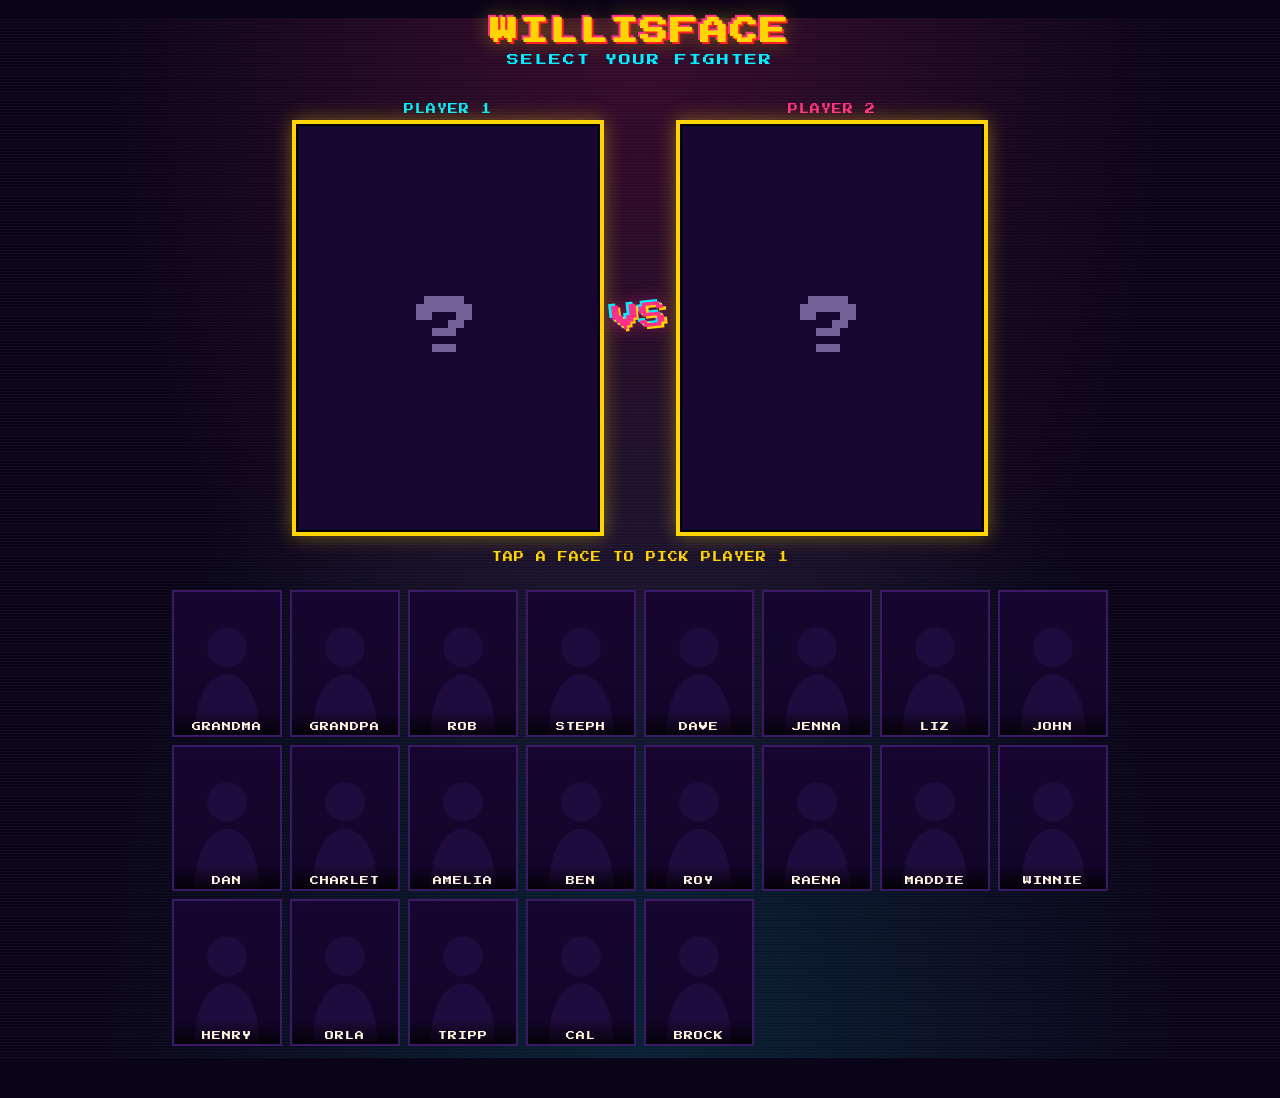
==== index.html @ f769666b "Scaffold willisface: SF-style face select, capture page, QR sheet, Apps Script - index.html: charact" ====
<!doctype html>
<html lang="en">
<head>
  <meta charset="utf-8" />
  <meta name="viewport" content="width=device-width, initial-scale=1, viewport-fit=cover" />
  <title>WILLISFACE :: SELECT YOUR FIGHTER</title>
  <link rel="preconnect" href="https://fonts.googleapis.com" />
  <link rel="preconnect" href="https://fonts.gstatic.com" crossorigin />
  <link href="https://fonts.googleapis.com/css2?family=Press+Start+2P&family=VT323&display=swap" rel="stylesheet" />
  <link rel="stylesheet" href="./css/style.css" />
</head>
<body>
  <h1 class="title">WILLISFACE</h1>
  <div class="subtitle">SELECT YOUR FIGHTER</div>

  <div class="vs-row">
    <div>
      <div class="player-label p1">PLAYER 1</div>
      <div id="slot1" class="slot empty"></div>
    </div>
    <div class="vs-badge">VS</div>
    <div>
      <div class="player-label p2">PLAYER 2</div>
      <div id="slot2" class="slot empty"></div>
    </div>
  </div>

  <div id="nextPick" class="next-pick">TAP A FACE TO PICK PLAYER 1</div>

  <div id="roster" class="roster"></div>

  <script type="module" src="./js/select.js"></script>
</body>
</html>
---- css/style.css ----
:root {
  --bg: #0a0418;
  --bg2: #1a0830;
  --panel: #160630;
  --neon-pink: #ff2e88;
  --neon-cyan: #00f0ff;
  --neon-yellow: #ffd400;
  --neon-red: #ff2222;
  --text: #fff5e0;
  --muted: #b39ddb;
  --frame: #ffd400;
}

* {
  box-sizing: border-box;
  -webkit-tap-highlight-color: transparent;
}

html, body {
  margin: 0;
  padding: 0;
  background: var(--bg);
  color: var(--text);
  font-family: 'VT323', 'Menlo', 'Consolas', monospace;
  font-size: 18px;
  min-height: 100vh;
  overscroll-behavior: none;
}

body {
  background:
    radial-gradient(ellipse at top, rgba(255, 46, 136, 0.18), transparent 60%),
    radial-gradient(ellipse at bottom, rgba(0, 240, 255, 0.12), transparent 60%),
    repeating-linear-gradient(0deg, rgba(255,255,255,0.03) 0 1px, transparent 1px 3px),
    var(--bg);
}

.title {
  font-family: 'Press Start 2P', 'VT323', monospace;
  text-align: center;
  font-size: 28px;
  letter-spacing: 2px;
  margin: 18px 12px 8px;
  color: var(--neon-yellow);
  text-shadow:
    2px 2px 0 var(--neon-red),
    -2px -2px 0 var(--neon-pink),
    0 0 20px rgba(255, 212, 0, 0.5);
}

.subtitle {
  font-family: 'Press Start 2P', 'VT323', monospace;
  text-align: center;
  font-size: 12px;
  letter-spacing: 2px;
  color: var(--neon-cyan);
  margin: 0 0 20px;
}

/* ---------- Versus slots ---------- */
.vs-row {
  display: grid;
  grid-template-columns: 1fr auto 1fr;
  gap: 8px;
  align-items: center;
  padding: 12px;
  margin: 0 auto;
  max-width: 720px;
}

.slot {
  aspect-ratio: 3 / 4;
  background: var(--panel);
  border: 4px solid var(--frame);
  position: relative;
  overflow: hidden;
  box-shadow:
    0 0 0 2px #000 inset,
    0 0 18px rgba(255, 212, 0, 0.4);
}

.slot.empty::after {
  content: '?';
  position: absolute;
  inset: 0;
  display: grid;
  place-items: center;
  font-family: 'Press Start 2P', monospace;
  font-size: 64px;
  color: var(--muted);
  opacity: 0.6;
}

.slot img {
  width: 100%;
  height: 100%;
  object-fit: cover;
  display: block;
}

.slot .slot-name {
  position: absolute;
  left: 0;
  right: 0;
  bottom: 0;
  background: linear-gradient(transparent, rgba(0,0,0,0.85));
  color: var(--neon-yellow);
  font-family: 'Press Start 2P', monospace;
  font-size: 12px;
  letter-spacing: 1px;
  padding: 18px 6px 6px;
  text-align: center;
  text-shadow: 1px 1px 0 #000;
}

.vs-badge {
  font-family: 'Press Start 2P', monospace;
  font-size: 28px;
  color: var(--neon-pink);
  text-shadow:
    2px 2px 0 var(--neon-yellow),
    -2px -2px 0 var(--neon-cyan),
    0 0 18px rgba(255, 46, 136, 0.7);
  transform: rotate(-6deg);
}

.player-label {
  font-family: 'Press Start 2P', monospace;
  font-size: 10px;
  letter-spacing: 1px;
  text-align: center;
  margin: 6px 0;
}
.player-label.p1 { color: var(--neon-cyan); }
.player-label.p2 { color: var(--neon-pink); }

.next-pick {
  text-align: center;
  font-family: 'Press Start 2P', monospace;
  font-size: 10px;
  letter-spacing: 1px;
  color: var(--neon-yellow);
  margin: 4px 0 12px;
  min-height: 14px;
}

/* ---------- Roster grid ---------- */
.roster {
  display: grid;
  grid-template-columns: repeat(auto-fill, minmax(110px, 1fr));
  gap: 8px;
  padding: 12px;
  max-width: 960px;
  margin: 0 auto 40px;
}

.tile {
  aspect-ratio: 3 / 4;
  background: var(--panel);
  border: 2px solid #3a1a66;
  position: relative;
  overflow: hidden;
  cursor: pointer;
  transition: transform 0.08s, border-color 0.12s, box-shadow 0.12s;
  user-select: none;
}

.tile:hover { border-color: var(--neon-yellow); }
.tile:active { transform: scale(0.97); }

.tile.p1 {
  border-color: var(--neon-cyan);
  box-shadow: 0 0 0 2px var(--neon-cyan), 0 0 14px var(--neon-cyan);
}
.tile.p2 {
  border-color: var(--neon-pink);
  box-shadow: 0 0 0 2px var(--neon-pink), 0 0 14px var(--neon-pink);
}

.tile img {
  width: 100%;
  height: 100%;
  object-fit: cover;
  display: block;
}

.tile .tile-name {
  position: absolute;
  left: 0;
  right: 0;
  bottom: 0;
  background: linear-gradient(transparent, rgba(0,0,0,0.8));
  color: var(--text);
  font-family: 'Press Start 2P', monospace;
  font-size: 9px;
  letter-spacing: 1px;
  padding: 12px 4px 4px;
  text-align: center;
}

.tile.placeholder img { opacity: 0.3; }

/* ---------- Capture page ---------- */
.capture-page {
  display: flex;
  flex-direction: column;
  align-items: center;
  min-height: 100vh;
  padding: 0;
}

.capture-title {
  font-family: 'Press Start 2P', monospace;
  font-size: 18px;
  text-align: center;
  margin: 12px;
  color: var(--neon-yellow);
}

.capture-name {
  color: var(--neon-pink);
  text-shadow:
    2px 2px 0 #000,
    0 0 12px rgba(255, 46, 136, 0.7);
}

.viewport {
  position: relative;
  width: 100%;
  max-width: 480px;
  aspect-ratio: 3 / 4;
  background: #000;
  overflow: hidden;
  margin: 0 auto;
  border: 3px solid var(--frame);
}

.viewport video,
.viewport canvas {
  position: absolute;
  inset: 0;
  width: 100%;
  height: 100%;
  object-fit: cover;
  /* mirror selfie cam for natural feel */
  transform: scaleX(-1);
}

.viewport canvas { display: none; }

.overlay-svg {
  position: absolute;
  inset: 0;
  width: 100%;
  height: 100%;
  pointer-events: none;
}

.controls {
  display: flex;
  gap: 12px;
  justify-content: center;
  padding: 16px;
  flex-wrap: wrap;
}

.btn {
  font-family: 'Press Start 2P', monospace;
  font-size: 14px;
  letter-spacing: 1px;
  background: var(--neon-yellow);
  color: #000;
  border: 3px solid #000;
  padding: 14px 22px;
  cursor: pointer;
  box-shadow: 4px 4px 0 var(--neon-pink);
  transition: transform 0.05s, box-shadow 0.05s;
}
.btn:active {
  transform: translate(2px, 2px);
  box-shadow: 2px 2px 0 var(--neon-pink);
}
.btn.secondary {
  background: var(--panel);
  color: var(--neon-cyan);
  box-shadow: 4px 4px 0 var(--neon-cyan);
}
.btn.danger {
  background: var(--neon-red);
  color: #fff;
  box-shadow: 4px 4px 0 #000;
}

.status {
  font-family: 'Press Start 2P', monospace;
  font-size: 11px;
  text-align: center;
  margin: 8px 12px;
  min-height: 18px;
  color: var(--neon-cyan);
}
.status.error { color: var(--neon-red); }
.status.ok    { color: var(--neon-yellow); }

/* ---------- QR page ---------- */
.qr-grid {
  display: grid;
  grid-template-columns: repeat(auto-fill, minmax(180px, 1fr));
  gap: 12px;
  padding: 12px;
  max-width: 960px;
  margin: 0 auto;
}

.qr-card {
  background: #fff;
  color: #000;
  padding: 12px;
  text-align: center;
  border: 3px solid #000;
}
.qr-card .qr-name {
  font-family: 'Press Start 2P', monospace;
  font-size: 12px;
  margin-top: 6px;
}
.qr-card canvas, .qr-card img {
  display: block;
  margin: 0 auto;
  width: 100%;
  height: auto;
  max-width: 160px;
}

@media print {
  body { background: #fff; }
  .title, .subtitle, .no-print { display: none; }
  .qr-grid { gap: 8px; }
  .qr-card { break-inside: avoid; border: 2px solid #000; }
}
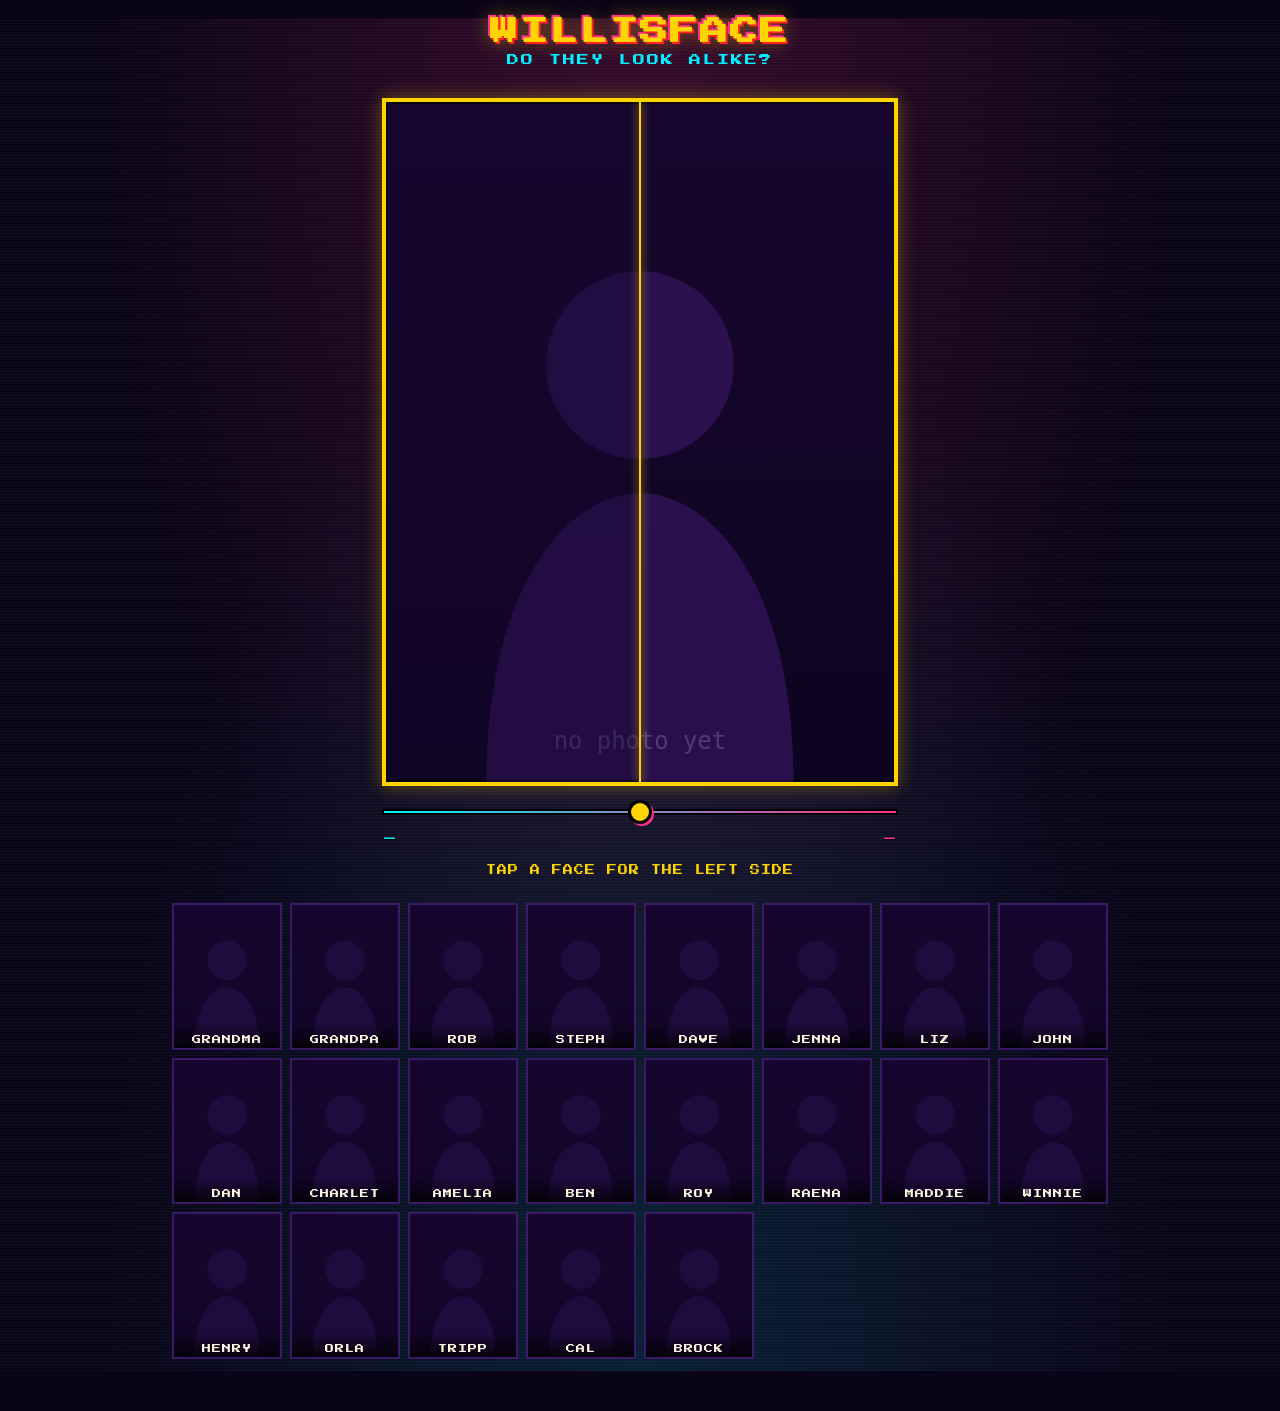
==== commit c1269d62: "Replace VS-style picker with face-comparison split slider The home page now compares two faces with " ====
--- a/index.html
+++ b/index.html
@@ -3,7 +3,7 @@
 <head>
   <meta charset="utf-8" />
   <meta name="viewport" content="width=device-width, initial-scale=1, viewport-fit=cover" />
-  <title>WILLISFACE :: SELECT YOUR FIGHTER</title>
+  <title>WILLISFACE :: DO THEY LOOK ALIKE?</title>
   <link rel="preconnect" href="https://fonts.googleapis.com" />
   <link rel="preconnect" href="https://fonts.gstatic.com" crossorigin />
   <link href="https://fonts.googleapis.com/css2?family=Press+Start+2P&family=VT323&display=swap" rel="stylesheet" />
@@ -11,21 +11,22 @@
 </head>
 <body>
   <h1 class="title">WILLISFACE</h1>
-  <div class="subtitle">SELECT YOUR FIGHTER</div>
+  <div class="subtitle">DO THEY LOOK ALIKE?</div>
 
-  <div class="vs-row">
-    <div>
-      <div class="player-label p1">PLAYER 1</div>
-      <div id="slot1" class="slot empty"></div>
+  <div class="compare-box">
+    <div id="comparePane" class="compare-pane" style="--split:50%">
+      <img id="img1" class="compare-img base" alt="" />
+      <img id="img2" class="compare-img top"  alt="" />
+      <div class="compare-divider"></div>
     </div>
-    <div class="vs-badge">VS</div>
-    <div>
-      <div class="player-label p2">PLAYER 2</div>
-      <div id="slot2" class="slot empty"></div>
+    <input id="splitSlider" class="split-slider" type="range" min="0" max="100" value="50" step="0.1" />
+    <div class="compare-names">
+      <span id="name1" class="name-left">—</span>
+      <span id="name2" class="name-right">—</span>
     </div>
   </div>
 
-  <div id="nextPick" class="next-pick">TAP A FACE TO PICK PLAYER 1</div>
+  <div id="nextPick" class="next-pick">TAP A FACE TO PICK THE LEFT SIDE</div>
 
   <div id="roster" class="roster"></div>
 
--- a/css/style.css
+++ b/css/style.css
@@ -57,82 +57,104 @@
   margin: 0 0 20px;
 }
 
-/* ---------- Versus slots ---------- */
-.vs-row {
-  display: grid;
-  grid-template-columns: 1fr auto 1fr;
-  gap: 8px;
-  align-items: center;
+/* ---------- Compare pane ---------- */
+.compare-box {
+  max-width: 540px;
+  margin: 0 auto;
   padding: 12px;
-  margin: 0 auto;
-  max-width: 720px;
-}
-
-.slot {
+}
+
+.compare-pane {
+  --split: 50%;
+  position: relative;
   aspect-ratio: 3 / 4;
   background: var(--panel);
   border: 4px solid var(--frame);
-  position: relative;
   overflow: hidden;
   box-shadow:
     0 0 0 2px #000 inset,
-    0 0 18px rgba(255, 212, 0, 0.4);
-}
-
-.slot.empty::after {
-  content: '?';
+    0 0 18px rgba(255, 212, 0, 0.35);
+}
+
+.compare-img {
   position: absolute;
   inset: 0;
-  display: grid;
-  place-items: center;
-  font-family: 'Press Start 2P', monospace;
-  font-size: 64px;
-  color: var(--muted);
-  opacity: 0.6;
-}
-
-.slot img {
   width: 100%;
   height: 100%;
   object-fit: cover;
   display: block;
 }
 
-.slot .slot-name {
-  position: absolute;
-  left: 0;
-  right: 0;
+/* Top image (right person) is clipped to the right of the divider */
+.compare-img.top {
+  clip-path: inset(0 0 0 var(--split));
+}
+
+.compare-img.placeholder { opacity: 0.4; }
+
+.compare-divider {
+  position: absolute;
+  top: 0;
   bottom: 0;
-  background: linear-gradient(transparent, rgba(0,0,0,0.85));
+  left: var(--split);
+  width: 2px;
+  background: var(--neon-yellow);
+  box-shadow: 0 0 10px var(--neon-yellow);
+  transform: translateX(-50%);
+  pointer-events: none;
+}
+
+.split-slider {
+  -webkit-appearance: none;
+  appearance: none;
+  width: 100%;
+  height: 28px;
+  margin: 12px 0 4px;
+  background: transparent;
+  cursor: pointer;
+}
+.split-slider::-webkit-slider-runnable-track {
+  height: 6px;
+  background: linear-gradient(to right, var(--neon-cyan), var(--neon-pink));
+  border: 2px solid #000;
+}
+.split-slider::-moz-range-track {
+  height: 6px;
+  background: linear-gradient(to right, var(--neon-cyan), var(--neon-pink));
+  border: 2px solid #000;
+}
+.split-slider::-webkit-slider-thumb {
+  -webkit-appearance: none;
+  appearance: none;
+  width: 24px;
+  height: 24px;
+  background: var(--neon-yellow);
+  border: 3px solid #000;
+  border-radius: 50%;
+  margin-top: -11px;
+  box-shadow: 2px 2px 0 var(--neon-pink);
+}
+.split-slider::-moz-range-thumb {
+  width: 24px;
+  height: 24px;
+  background: var(--neon-yellow);
+  border: 3px solid #000;
+  border-radius: 50%;
+  box-shadow: 2px 2px 0 var(--neon-pink);
+}
+
+.compare-names {
+  display: flex;
+  justify-content: space-between;
+  font-family: 'Press Start 2P', monospace;
+  font-size: 11px;
+  letter-spacing: 1px;
   color: var(--neon-yellow);
-  font-family: 'Press Start 2P', monospace;
-  font-size: 12px;
-  letter-spacing: 1px;
-  padding: 18px 6px 6px;
-  text-align: center;
   text-shadow: 1px 1px 0 #000;
-}
-
-.vs-badge {
-  font-family: 'Press Start 2P', monospace;
-  font-size: 28px;
-  color: var(--neon-pink);
-  text-shadow:
-    2px 2px 0 var(--neon-yellow),
-    -2px -2px 0 var(--neon-cyan),
-    0 0 18px rgba(255, 46, 136, 0.7);
-  transform: rotate(-6deg);
-}
-
-.player-label {
-  font-family: 'Press Start 2P', monospace;
-  font-size: 10px;
-  letter-spacing: 1px;
-  text-align: center;
-  margin: 6px 0;
-}
-.player-label.p1 { color: var(--neon-cyan); }
-.player-label.p2 { color: var(--neon-pink); }
+  padding: 4px 2px;
+}
+.compare-names .name-left  { color: var(--neon-cyan); }
+.compare-names .name-right { color: var(--neon-pink); }
 
 .next-pick {
   text-align: center;
@@ -168,11 +190,11 @@
 .tile:hover { border-color: var(--neon-yellow); }
 .tile:active { transform: scale(0.97); }
 
-.tile.p1 {
+.tile.picked-left {
   border-color: var(--neon-cyan);
   box-shadow: 0 0 0 2px var(--neon-cyan), 0 0 14px var(--neon-cyan);
 }
-.tile.p2 {
+.tile.picked-right {
   border-color: var(--neon-pink);
   box-shadow: 0 0 0 2px var(--neon-pink), 0 0 14px var(--neon-pink);
 }
@@ -242,7 +264,11 @@
   width: 100%;
   height: 100%;
   object-fit: cover;
-  /* mirror selfie cam for natural feel */
+}
+
+/* mirror selfie cam for natural feel; rear cam stays true-to-life */
+.viewport.mirrored video,
+.viewport.mirrored canvas {
   transform: scaleX(-1);
 }
 
@@ -318,7 +344,11 @@
   padding: 12px;
   text-align: center;
   border: 3px solid #000;
-}
+  text-decoration: none;
+  display: block;
+}
+.qr-card:visited { color: #000; }
+.qr-card:hover { background: #ffe; }
 .qr-card .qr-name {
   font-family: 'Press Start 2P', monospace;
   font-size: 12px;
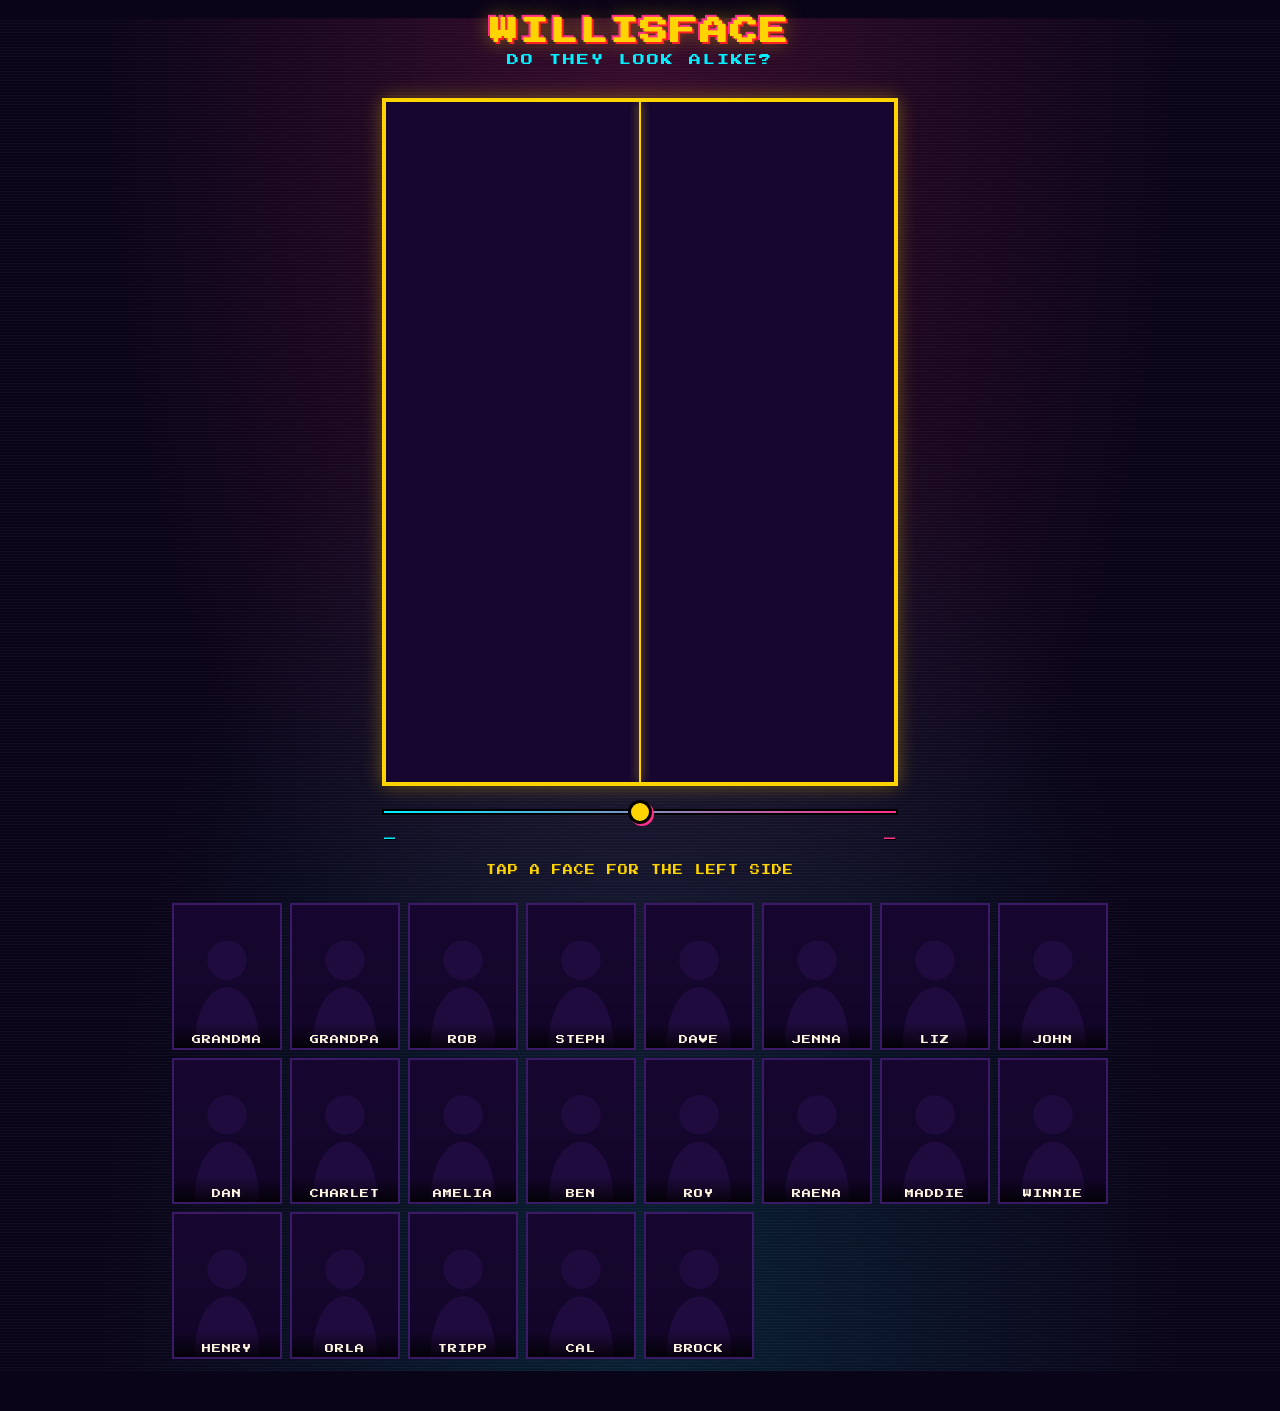
==== commit 0034b2cb: "Move face alignment from capture to compare page Capture-time auto-crop turned out unreliable (faces" ====
--- a/index.html
+++ b/index.html
@@ -15,8 +15,8 @@
 
   <div class="compare-box">
     <div id="comparePane" class="compare-pane" style="--split:50%">
-      <img id="img1" class="compare-img base" alt="" />
-      <img id="img2" class="compare-img top"  alt="" />
+      <canvas id="cv1" class="compare-img base"></canvas>
+      <canvas id="cv2" class="compare-img top"></canvas>
       <div class="compare-divider"></div>
     </div>
     <input id="splitSlider" class="split-slider" type="range" min="0" max="100" value="50" step="0.1" />
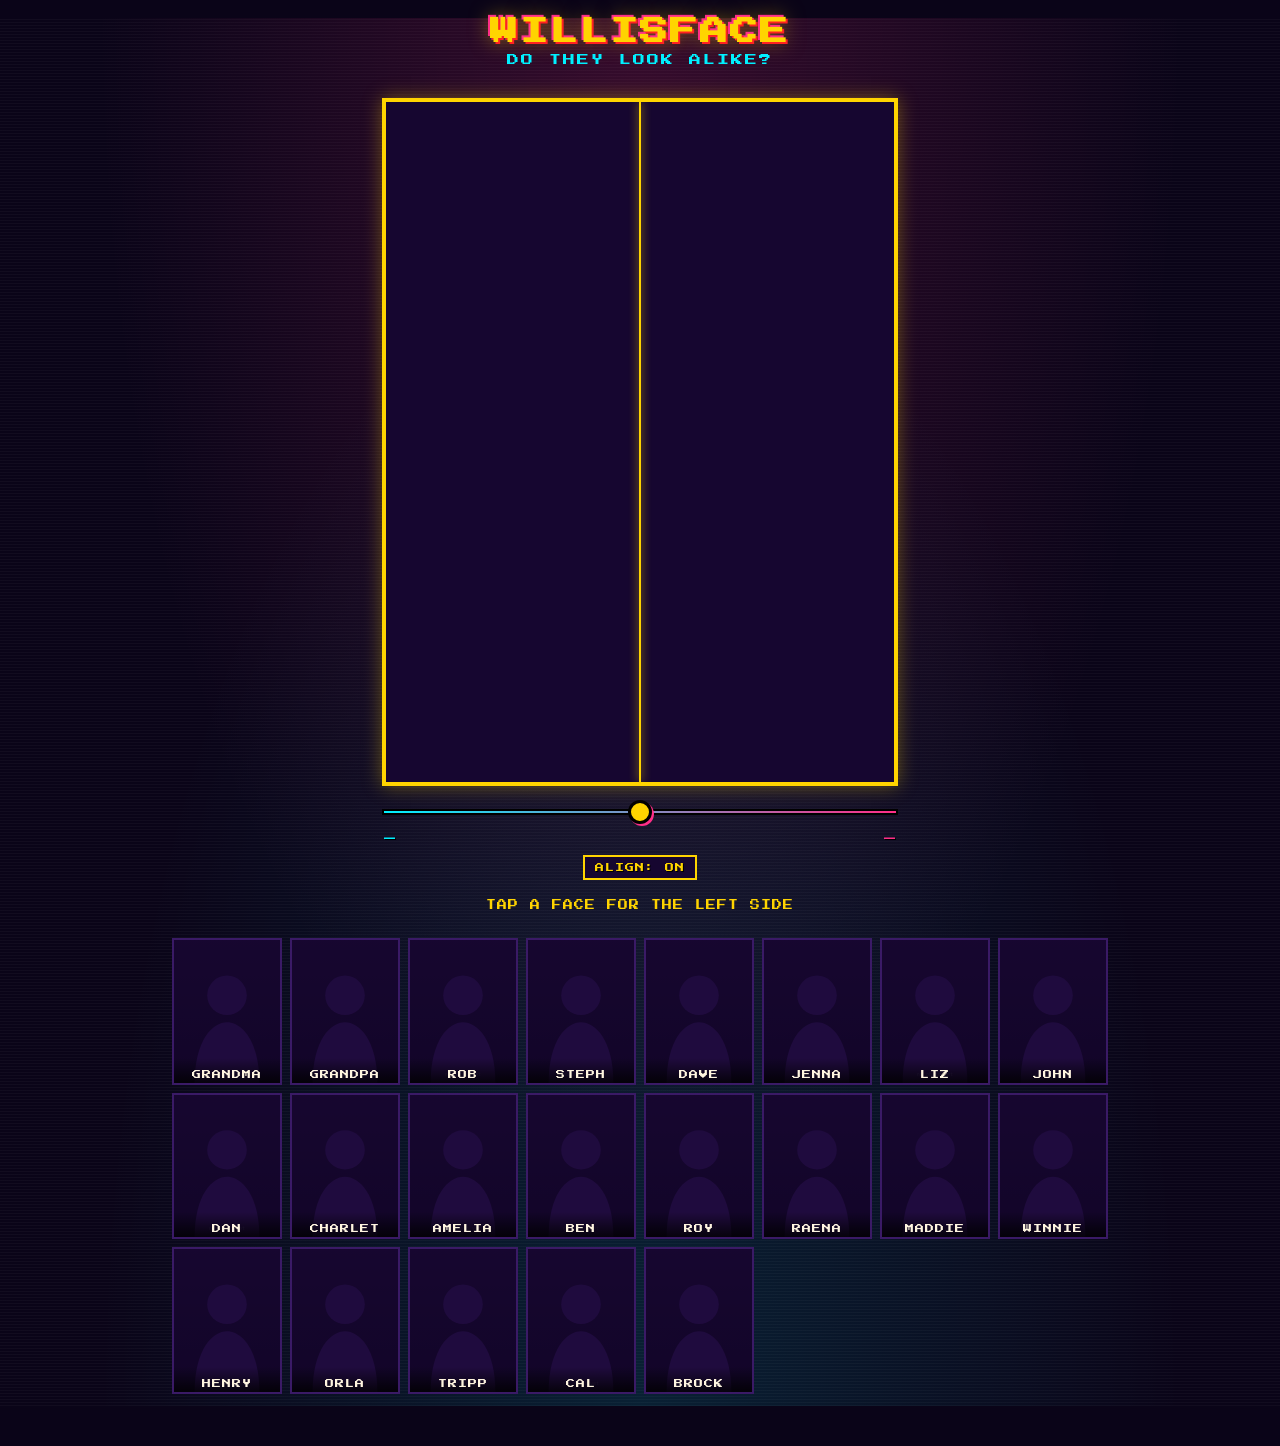
==== commit c1b2566e: "Use left face as alignment reference; add ALIGN debug toggle The previous canonical alignment (both " ====
--- a/index.html
+++ b/index.html
@@ -24,6 +24,9 @@
       <span id="name1" class="name-left">—</span>
       <span id="name2" class="name-right">—</span>
     </div>
+    <div class="compare-tools">
+      <button id="alignBtn" class="btn-mini" type="button">ALIGN: ON</button>
+    </div>
   </div>
 
   <div id="nextPick" class="next-pick">TAP A FACE TO PICK THE LEFT SIDE</div>
--- a/css/style.css
+++ b/css/style.css
@@ -156,6 +156,30 @@
 .compare-names .name-left  { color: var(--neon-cyan); }
 .compare-names .name-right { color: var(--neon-pink); }
 
+.compare-tools {
+  display: flex;
+  justify-content: center;
+  gap: 8px;
+  padding: 6px 0 4px;
+}
+
+.btn-mini {
+  font-family: 'Press Start 2P', monospace;
+  font-size: 9px;
+  letter-spacing: 1px;
+  background: var(--panel);
+  color: var(--neon-yellow);
+  border: 2px solid var(--neon-yellow);
+  padding: 6px 10px;
+  cursor: pointer;
+  text-shadow: 1px 1px 0 #000;
+}
+.btn-mini.off {
+  color: var(--muted);
+  border-color: var(--muted);
+}
+.btn-mini:active { transform: translate(1px, 1px); }
+
 .next-pick {
   text-align: center;
   font-family: 'Press Start 2P', monospace;
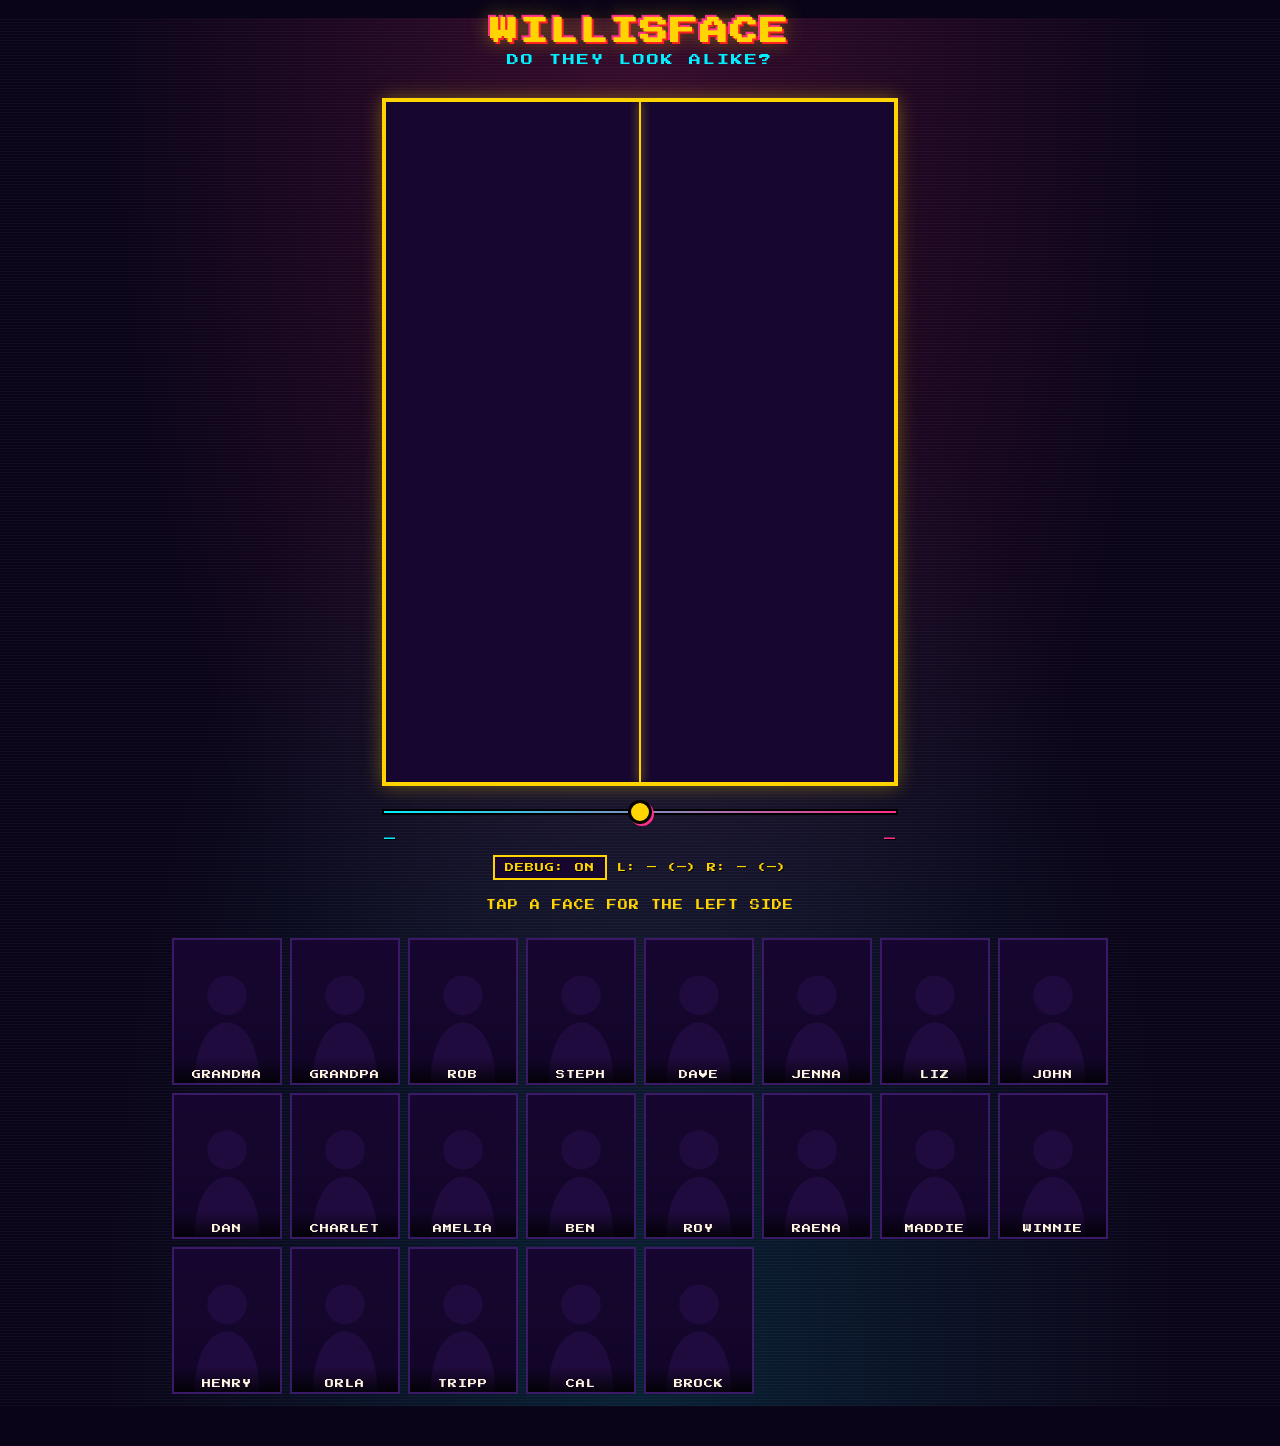
==== commit 966b0677: "Auto-align with debug visibility + Apps Script image proxy The auto-alignment was failing silently b" ====
--- a/index.html
+++ b/index.html
@@ -24,8 +24,9 @@
       <span id="name1" class="name-left">—</span>
       <span id="name2" class="name-right">—</span>
     </div>
-    <div class="compare-tools">
-      <button id="alignBtn" class="btn-mini" type="button">ALIGN: ON</button>
+    <div class="debug-row">
+      <button id="debugBtn" class="btn-mini" type="button">DEBUG: ON</button>
+      <span id="debugStatus" class="debug-status">—</span>
     </div>
   </div>
 
--- a/css/style.css
+++ b/css/style.css
@@ -156,13 +156,6 @@
 .compare-names .name-left  { color: var(--neon-cyan); }
 .compare-names .name-right { color: var(--neon-pink); }
 
-.compare-tools {
-  display: flex;
-  justify-content: center;
-  gap: 8px;
-  padding: 6px 0 4px;
-}
-
 .btn-mini {
   font-family: 'Press Start 2P', monospace;
   font-size: 9px;
@@ -179,6 +172,21 @@
   border-color: var(--muted);
 }
 .btn-mini:active { transform: translate(1px, 1px); }
+
+.debug-row {
+  display: flex;
+  justify-content: center;
+  align-items: center;
+  gap: 10px;
+  padding: 6px 0 4px;
+}
+.debug-status {
+  font-family: 'Press Start 2P', monospace;
+  font-size: 9px;
+  letter-spacing: 1px;
+  color: var(--neon-yellow);
+  text-shadow: 1px 1px 0 #000;
+}
 
 .next-pick {
   text-align: center;
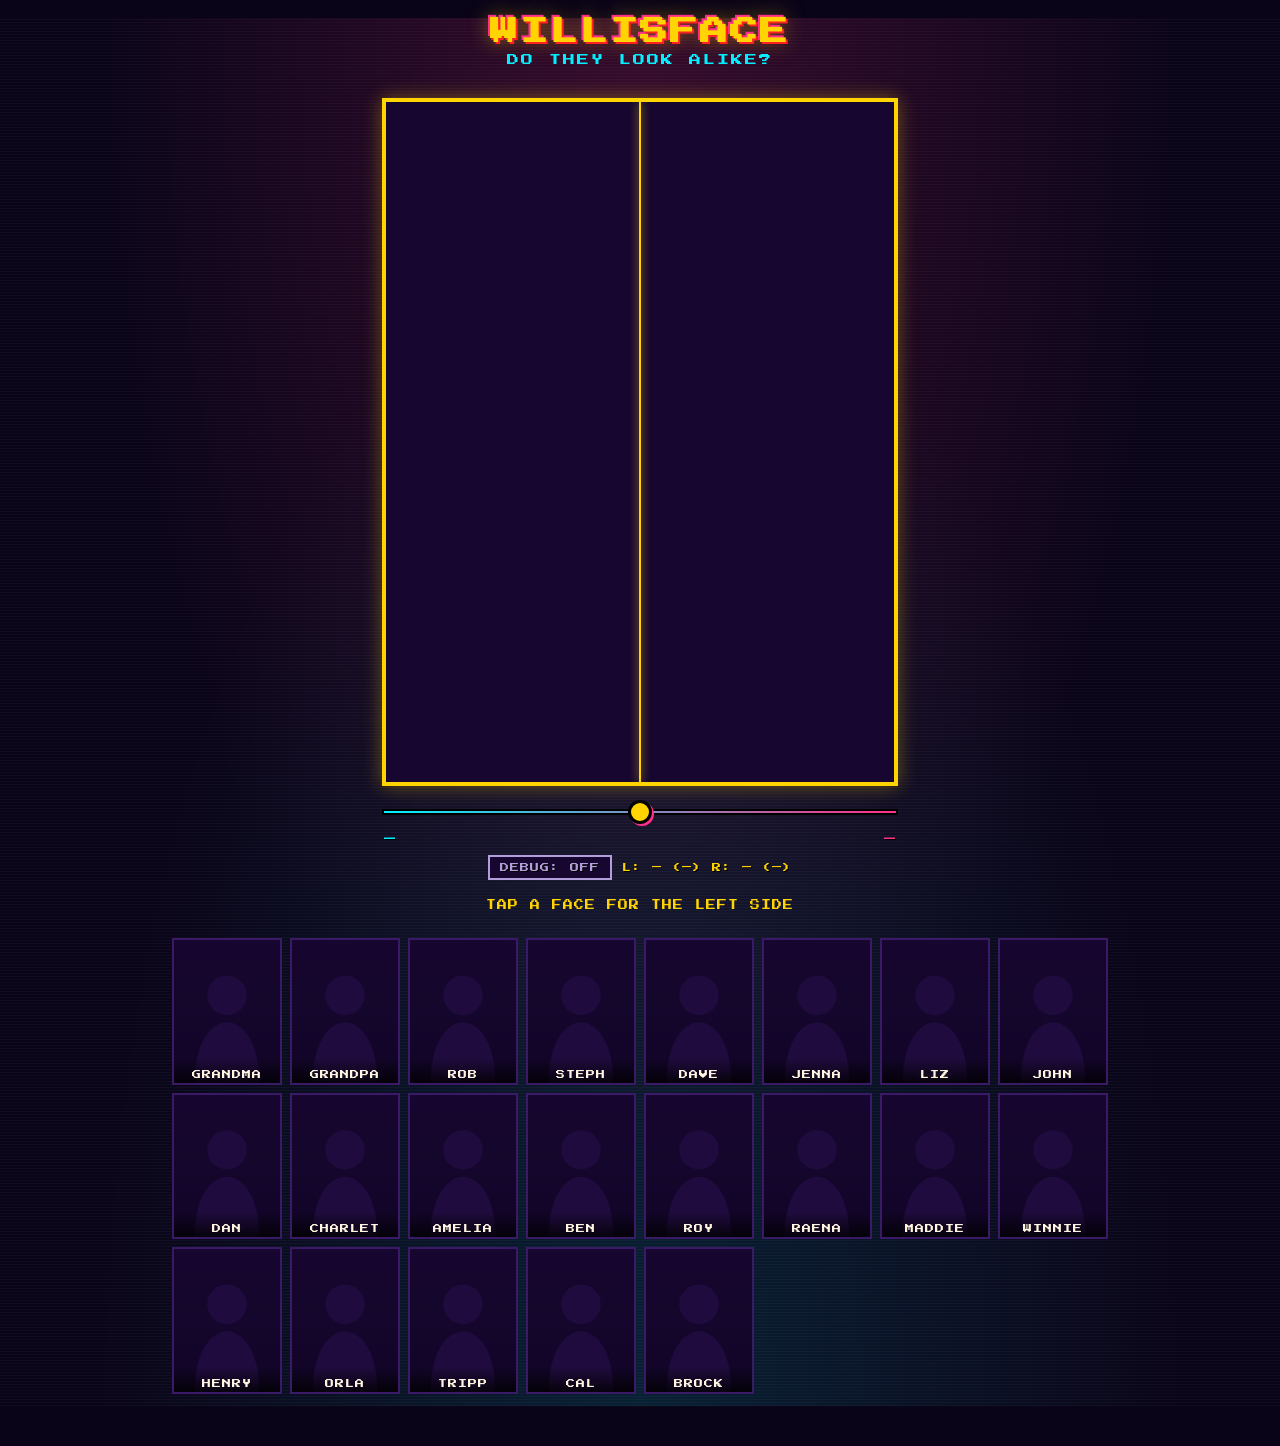
==== commit faf824d2: "Default DEBUG to OFF Markers and status line are hidden by default; click the DEBUG button to turn t" ====
--- a/index.html
+++ b/index.html
@@ -25,7 +25,7 @@
       <span id="name2" class="name-right">—</span>
     </div>
     <div class="debug-row">
-      <button id="debugBtn" class="btn-mini" type="button">DEBUG: ON</button>
+      <button id="debugBtn" class="btn-mini off" type="button">DEBUG: OFF</button>
       <span id="debugStatus" class="debug-status">—</span>
     </div>
   </div>
--- a/css/style.css
+++ b/css/style.css
@@ -349,6 +349,19 @@
   box-shadow: 4px 4px 0 #000;
 }
 
+/* Visually hidden but still focusable + clickable (e.g. for <label for>). */
+.visually-hidden {
+  position: absolute;
+  width: 1px;
+  height: 1px;
+  margin: -1px;
+  padding: 0;
+  border: 0;
+  clip: rect(0 0 0 0);
+  overflow: hidden;
+  white-space: nowrap;
+}
+
 .status {
   font-family: 'Press Start 2P', monospace;
   font-size: 11px;
